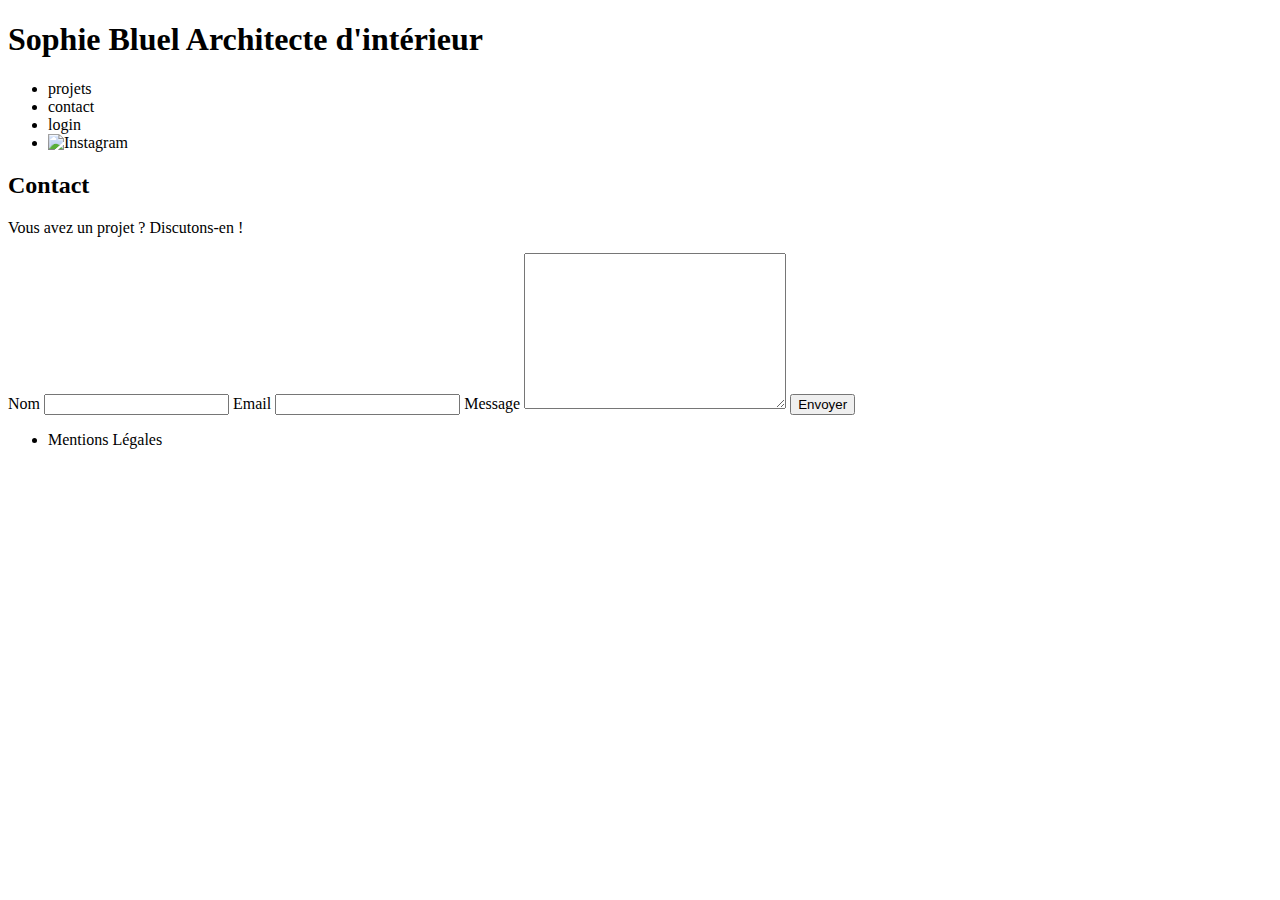
==== FrontEnd/connexion.html @ b002dd8b "Ajout des fichiers html, css et js de la page de connexion" ====
<!DOCTYPE html>
<html lang="fr">
<head>
	<meta charset="UTF-8">
	<title>Sophie Bluel - Architecte d'intérieur</title>
	<meta name="viewport" content="width=device-width, initial-scale=1.0">
	<link rel="preconnect" href="https://fonts.googleapis.com">
	<link rel="preconnect" href="https://fonts.gstatic.com" crossorigin>
	<link href="https://fonts.googleapis.com/css2?family=Syne:wght@700;800&family=Work+Sans&display=swap" rel="stylesheet">
	<meta name="description" content="">
	<link rel="stylesheet" href="./assets/connexion.css">
	
</head>
<body>
<header>
	<h1>Sophie Bluel <span>Architecte d'intérieur</span></h1>
	<nav>
		<ul>
			<li>projets</li>
			<li>contact</li>
			<li>login</li>
			<li><img src="./assets/icons/instagram.png" alt="Instagram"></li>
		</ul>
	</nav>
</header>
<main>
	<section id="contact">
		<h2>Contact</h2>
		<p>Vous avez un projet ? Discutons-en !</p>
		<form action="#" method="post">
			<label for="name">Nom</label>
			<input type="text" name="name" id="name" autocomplete="given-name">
			<label for="email">Email</label>
			<input type="email" name="email" id="email"  autocomplete="email">
			<label for="message">Message</label>
			<textarea name="message" id="message" cols="30" rows="10"></textarea>
			<input type="submit" value="Envoyer">
		</form>
	</section>
</main>

<footer>
	<nav>
		<ul>
			<li>Mentions Légales</li>
		</ul>
	</nav>
</footer>
</body>
<script src="./JavaScript/connexion.js"></script>
</html>
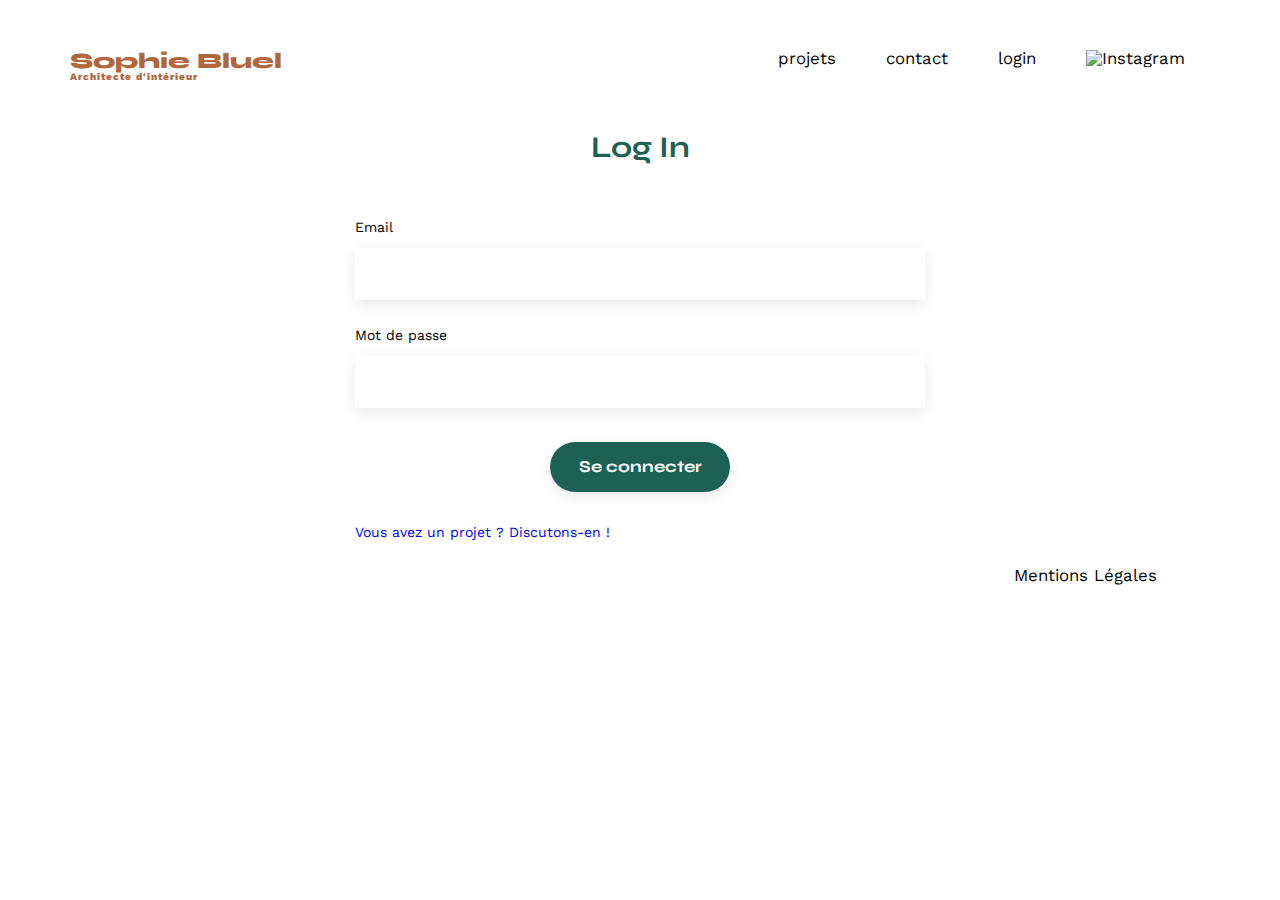
==== commit abffdf12: "Création et structuration de la page de connexion + modifications" ====
--- a/FrontEnd/connexion.html
+++ b/FrontEnd/connexion.html
@@ -24,17 +24,16 @@
 	</nav>
 </header>
 <main>
-	<section id="contact">
-		<h2>Contact</h2>
-		<p>Vous avez un projet ? Discutons-en !</p>
+	<section id="login">
+		<h2>Log In</h2>
+		
 		<form action="#" method="post">
-			<label for="name">Nom</label>
-			<input type="text" name="name" id="name" autocomplete="given-name">
 			<label for="email">Email</label>
 			<input type="email" name="email" id="email"  autocomplete="email">
-			<label for="message">Message</label>
-			<textarea name="message" id="message" cols="30" rows="10"></textarea>
-			<input type="submit" value="Envoyer">
+			<label for="password">Mot de passe</label>
+			<input type="password" name="password" id="password">
+            <input type="submit" value="Se connecter">
+            <a href="#">Vous avez un projet ? Discutons-en !</a>
 		</form>
 	</section>
 </main>
--- a/FrontEnd/assets/connexion.css
+++ b/FrontEnd/assets/connexion.css
@@ -0,0 +1,253 @@
+/* http://meyerweb.com/eric/tools/css/reset/
+   v2.0 | 20110126
+   License: none (public domain)
+*/
+
+html,
+body,
+div,
+span,
+applet,
+object,
+iframe,
+h1,
+h2,
+h3,
+h4,
+h5,
+h6,
+p,
+blockquote,
+pre,
+a,
+abbr,
+acronym,
+address,
+big,
+cite,
+code,
+del,
+dfn,
+em,
+img,
+ins,
+kbd,
+q,
+s,
+samp,
+small,
+strike,
+strong,
+sub,
+sup,
+tt,
+var,
+b,
+u,
+i,
+center,
+dl,
+dt,
+dd,
+ol,
+ul,
+li,
+fieldset,
+form,
+label,
+legend,
+table,
+caption,
+tbody,
+tfoot,
+thead,
+tr,
+th,
+td,
+article,
+aside,
+canvas,
+details,
+embed,
+figure,
+figcaption,
+footer,
+header,
+hgroup,
+menu,
+nav,
+output,
+ruby,
+section,
+summary,
+time,
+mark,
+audio,
+video {
+  margin: 0;
+  padding: 0;
+  border: 0;
+  font-size: 100%;
+  font: inherit;
+  vertical-align: baseline;
+}
+/* HTML5 display-role reset for older browsers */
+article,
+aside,
+details,
+figcaption,
+figure,
+footer,
+header,
+hgroup,
+menu,
+nav,
+section {
+  display: block;
+  text-align: start;
+}
+body {
+  line-height: 1;
+}
+ol,
+ul {
+  list-style: none;
+}
+
+a{
+    text-decoration: none ;
+}  
+
+blockquote,
+q {
+  quotes: none;
+}
+blockquote:before,
+blockquote:after,
+q:before,
+q:after {
+  content: "";
+  content: none;
+}
+table {
+  border-collapse: collapse;
+  border-spacing: 0;
+}
+/** end reset css**/
+body {
+  max-width: 1140px;
+  margin: auto;
+  font-family: "Work Sans";
+  font-size: 14px;
+}
+header {
+  display: flex;
+  justify-content: space-between;
+  margin: 50px 0;
+}
+
+header nav ul li img {
+  width: 20px;
+}
+
+section {
+  margin: 100px 0 150px 0;
+  text-align: center;
+}
+
+h1 {
+  display: flex;
+  flex-direction: column;
+  font-family: "Syne";
+  font-size: 22px;
+  font-weight: 800;
+  color: #b1663c;
+}
+
+h1 > span {
+  font-family: "Work Sans";
+  font-size: 10px;
+  letter-spacing: 0.1em;
+}
+
+h2 {
+  font-family: "Syne";
+  font-weight: 700;
+  font-size: 30px;
+  color: #1d6154;
+}
+nav ul {
+  display: flex;
+  align-items: center;
+  list-style-type: none;
+}
+nav li {
+  padding: 0 25px;
+  font-size: 1.2em;
+}
+
+li:hover {
+  color: #b1663c;
+}
+
+button {
+  font-family: "Syne";
+  color: #1d6154;
+  border: 1px solid #1d6154;
+  background-color: white;
+  margin: 2em auto;
+  text-align: center;
+  border-radius: 60px;
+  padding: 5px 20px 5px 20px;
+  margin-right: 10px;
+  font-size: large;
+}
+
+
+#login {
+  width: 50%;
+  margin: auto;
+}
+#login > * {
+  text-align: center;
+}
+#login h2 {
+  margin-bottom: 20px;
+}
+#login form {
+  text-align: left;
+  margin-top: 30px;
+  display: flex;
+  flex-direction: column;
+}
+
+#login input {
+  height: 50px;
+  font-size: 1.2em;
+  border: none;
+  box-shadow: 0px 4px 14px rgba(0, 0, 0, 0.09);
+}
+#login label {
+  margin: 2em 0 1em 0;
+}
+#login textarea {
+  border: none;
+  box-shadow: 0px 4px 14px rgba(0, 0, 0, 0.09);
+}
+
+input[type="submit"] {
+  font-family: "Syne";
+  font-weight: 700;
+  color: white;
+  background-color: #1d6154;
+  margin: 2em auto;
+  width: 180px;
+  text-align: center;
+  border-radius: 60px;
+}
+
+footer nav ul {
+  display: flex;
+  justify-content: flex-end;
+  margin: 2em;
+}
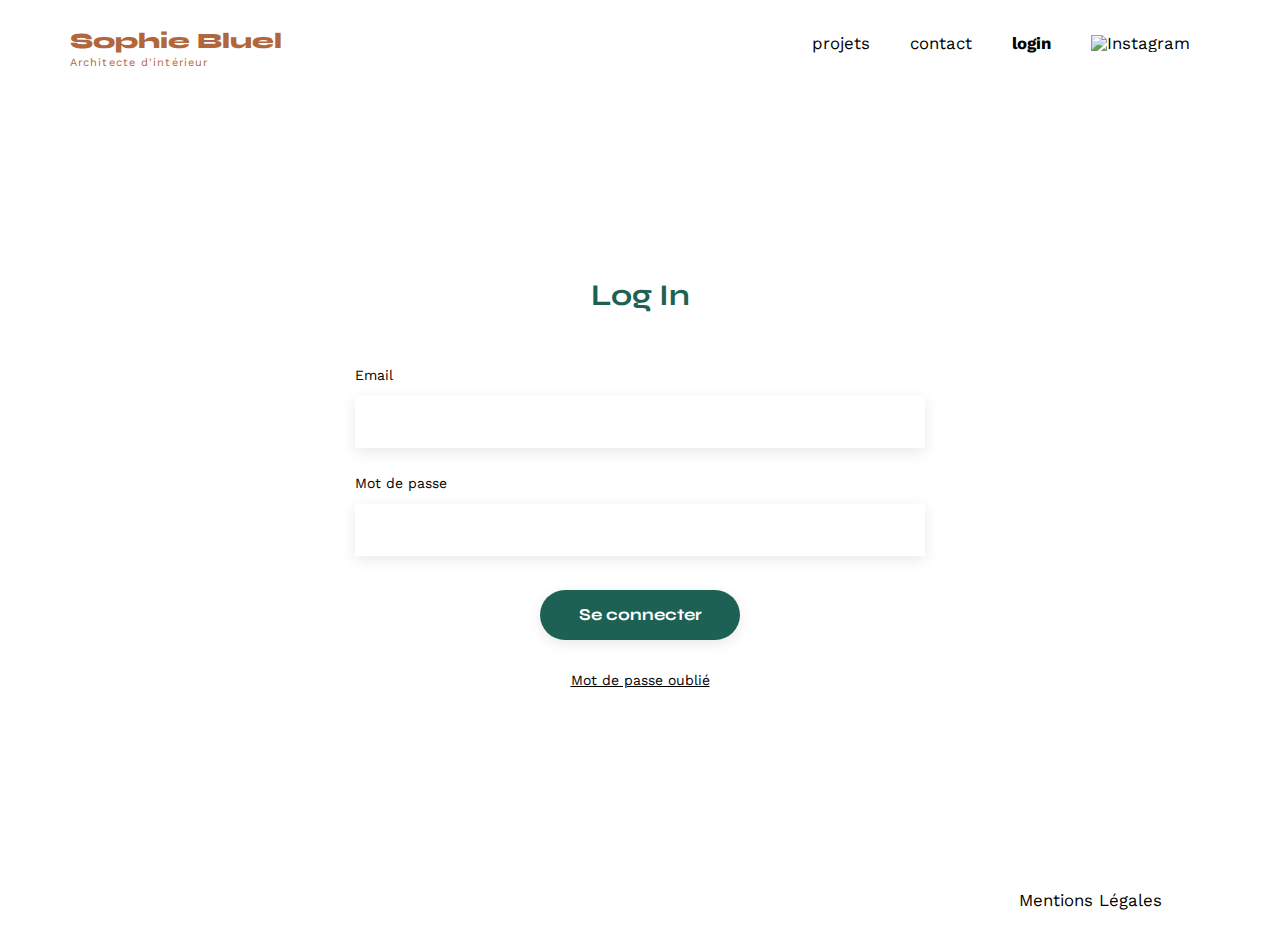
==== commit 85d730ad: "Mise en forme css" ====
--- a/FrontEnd/connexion.html
+++ b/FrontEnd/connexion.html
@@ -16,9 +16,9 @@
 	<h1>Sophie Bluel <span>Architecte d'intérieur</span></h1>
 	<nav>
 		<ul>
-			<li>projets</li>
-			<li>contact</li>
-			<li>login</li>
+			<li><a href="#">projets</a></li>
+			<li><a href="#">contact</a></li>
+			<li "><a class="liLogin" href="#">login</a></li>
 			<li><img src="./assets/icons/instagram.png" alt="Instagram"></li>
 		</ul>
 	</nav>
@@ -33,7 +33,7 @@
 			<label for="password">Mot de passe</label>
 			<input type="password" name="password" id="password">
             <input type="submit" value="Se connecter">
-            <a href="#">Vous avez un projet ? Discutons-en !</a>
+            <a href="#">Mot de passe oublié</a>
 		</form>
 	</section>
 </main>
--- a/FrontEnd/assets/connexion.css
+++ b/FrontEnd/assets/connexion.css
@@ -114,9 +114,10 @@
   list-style: none;
 }
 
-a{
-    text-decoration: none ;
-}  
+a {
+  text-decoration: none;
+  color: black;
+}
 
 blockquote,
 q {
@@ -143,11 +144,16 @@
 header {
   display: flex;
   justify-content: space-between;
-  margin: 50px 0;
+  margin: 30px 0 100px;
+  height: 50px;
 }
 
 header nav ul li img {
   width: 20px;
+}
+
+header nav ul li a:hover {
+  color: #b1663c;
 }
 
 section {
@@ -166,7 +172,9 @@
 
 h1 > span {
   font-family: "Work Sans";
-  font-size: 10px;
+  font-size: 11px;
+  font-weight: 400;
+  padding-top: 5px;
   letter-spacing: 0.1em;
 }
 
@@ -182,12 +190,13 @@
   list-style-type: none;
 }
 nav li {
-  padding: 0 25px;
+  padding: 0px 20px;
   font-size: 1.2em;
-}
-
-li:hover {
-  color: #b1663c;
+  margin-top: 5px;
+}
+
+.liLogin{
+    font-weight: bold;
 }
 
 button {
@@ -203,10 +212,9 @@
   font-size: large;
 }
 
-
 #login {
   width: 50%;
-  margin: auto;
+  margin: 200px auto;
 }
 #login > * {
   text-align: center;
@@ -235,13 +243,18 @@
   box-shadow: 0px 4px 14px rgba(0, 0, 0, 0.09);
 }
 
+#login a{
+    text-align: center;
+    text-decoration: underline;
+}
+
 input[type="submit"] {
   font-family: "Syne";
   font-weight: 700;
   color: white;
   background-color: #1d6154;
   margin: 2em auto;
-  width: 180px;
+  width: 200px;
   text-align: center;
   border-radius: 60px;
 }
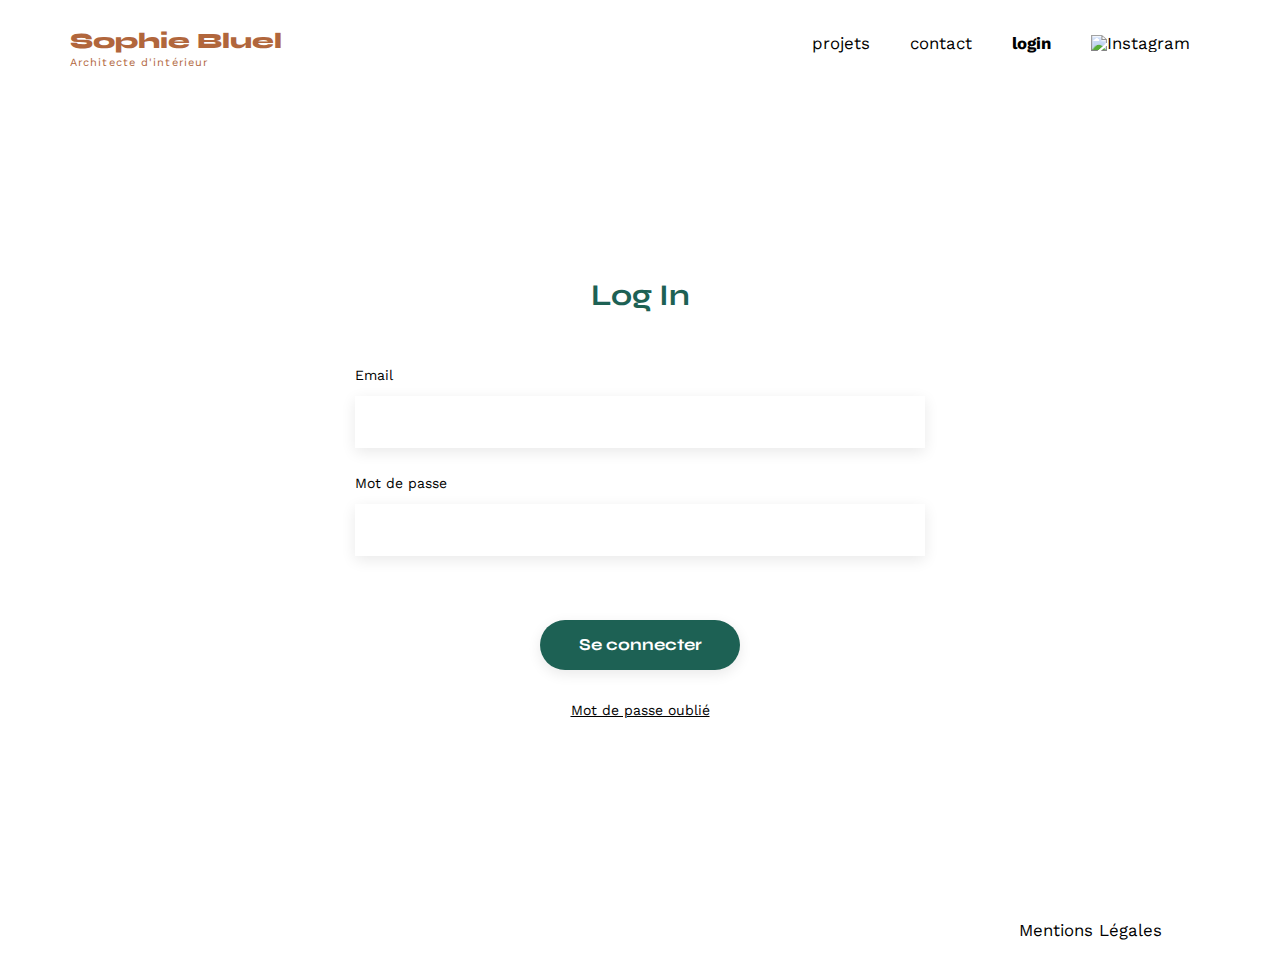
==== commit 227ed1fe: "Mise en marche de la page de connexion" ====
--- a/FrontEnd/connexion.html
+++ b/FrontEnd/connexion.html
@@ -27,11 +27,13 @@
 	<section id="login">
 		<h2>Log In</h2>
 		
-		<form action="#" method="post">
+		<form action="#" method="post" id="form">
 			<label for="email">Email</label>
 			<input type="email" name="email" id="email"  autocomplete="email">
+            
 			<label for="password">Mot de passe</label>
-			<input type="password" name="password" id="password">
+			<input type="password" name="password" id="password" autocomplete="password">
+            <div class="error"></div>
             <input type="submit" value="Se connecter">
             <a href="#">Mot de passe oublié</a>
 		</form>
--- a/FrontEnd/assets/connexion.css
+++ b/FrontEnd/assets/connexion.css
@@ -235,6 +235,15 @@
   border: none;
   box-shadow: 0px 4px 14px rgba(0, 0, 0, 0.09);
 }
+
+.inputError{
+  border: 1px solid red !important;
+}
+
+.inputSucces{
+  border: 1px solid green !important;
+}
+
 #login label {
   margin: 2em 0 1em 0;
 }
@@ -246,6 +255,12 @@
 #login a{
     text-align: center;
     text-decoration: underline;
+}
+
+.error{
+  margin-top: 30px;
+  color: red;
+  text-align: center;
 }
 
 input[type="submit"] {
@@ -255,12 +270,13 @@
   background-color: #1d6154;
   margin: 2em auto;
   width: 200px;
-  text-align: center;
+ 
   border-radius: 60px;
+  cursor: pointer;
 }
 
 footer nav ul {
   display: flex;
   justify-content: flex-end;
   margin: 2em;
-}
+}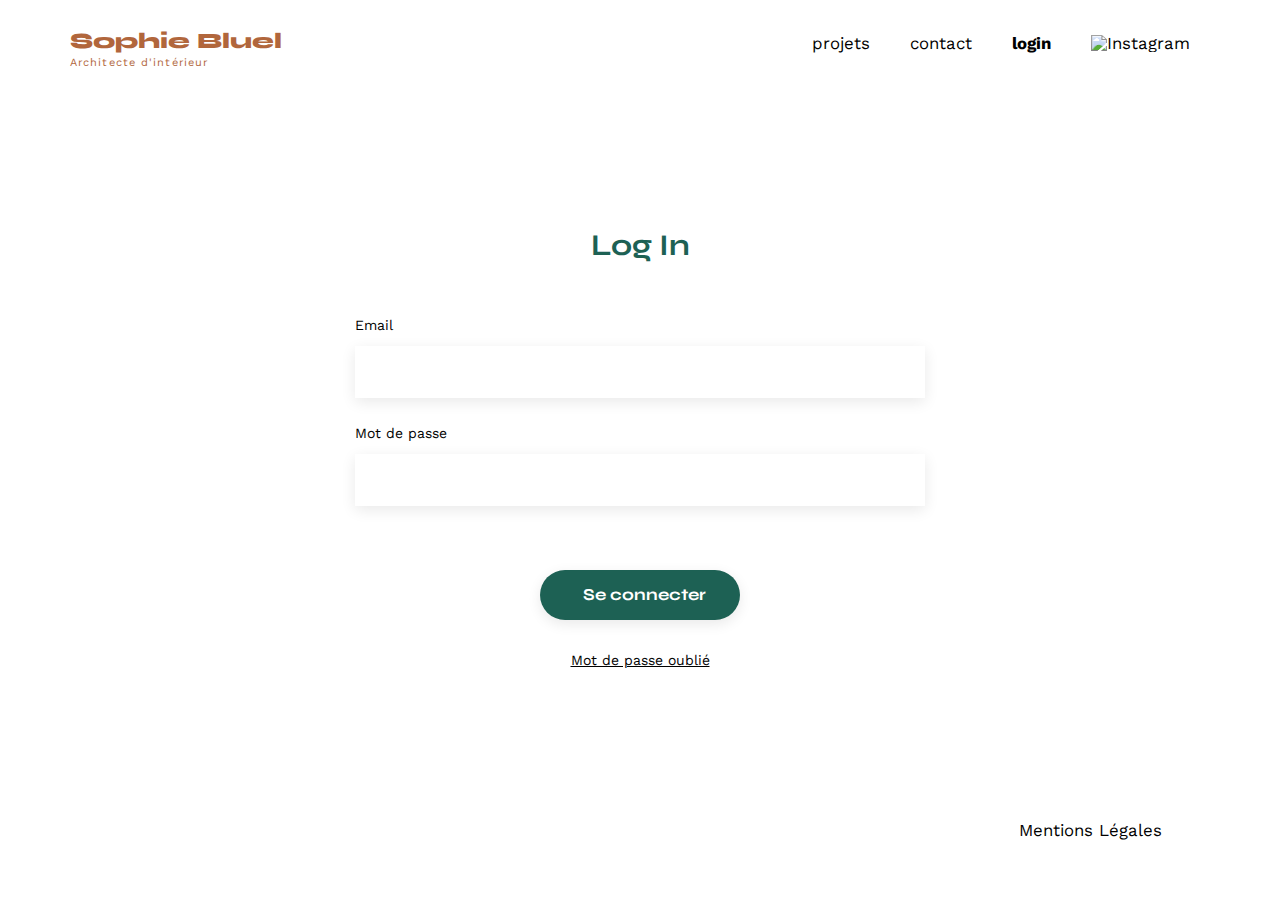
==== commit 243ffc65: "Fin de la mise en forme de la deuxième partie de la modale + fix Js" ====
--- a/FrontEnd/connexion.html
+++ b/FrontEnd/connexion.html
@@ -16,9 +16,9 @@
 	<h1>Sophie Bluel <span>Architecte d'intérieur</span></h1>
 	<nav>
 		<ul>
-			<li><a href="#">projets</a></li>
-			<li><a href="#">contact</a></li>
-			<li "><a class="liLogin" href="#">login</a></li>
+			<li><a href="./index.html#portfolio">projets</a></li>
+			<li><a href="./index.html#contact">contact</a></li>
+			<li><a class="liLogin" href="#">login</a></li>
 			<li><img src="./assets/icons/instagram.png" alt="Instagram"></li>
 		</ul>
 	</nav>
--- a/FrontEnd/assets/connexion.css
+++ b/FrontEnd/assets/connexion.css
@@ -214,7 +214,7 @@
 
 #login {
   width: 50%;
-  margin: 200px auto;
+  margin: 150px auto;
 }
 #login > * {
   text-align: center;
@@ -232,6 +232,7 @@
 #login input {
   height: 50px;
   font-size: 1.2em;
+  padding-left: 15px;
   border: none;
   box-shadow: 0px 4px 14px rgba(0, 0, 0, 0.09);
 }
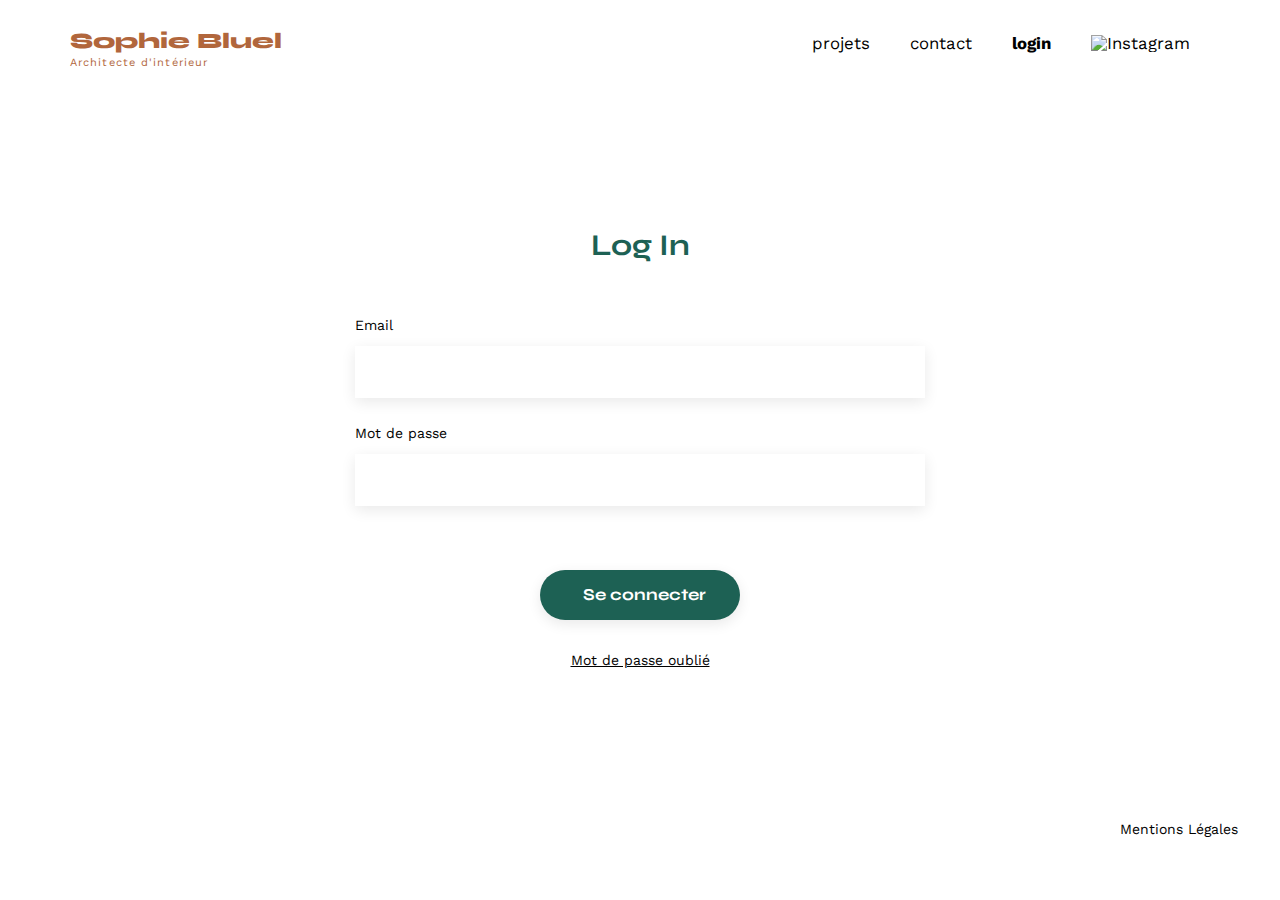
==== commit 3600c532: "Fix error validator + fix mise en en forme css" ====
--- a/FrontEnd/connexion.html
+++ b/FrontEnd/connexion.html
@@ -32,7 +32,7 @@
 			<input type="email" name="email" id="email"  autocomplete="email">
             
 			<label for="password">Mot de passe</label>
-			<input type="password" name="password" id="password" autocomplete="password">
+			<input type="password" name="password" id="password" autocomplete="current-password">
             <div class="error"></div>
             <input type="submit" value="Se connecter">
             <a href="#">Mot de passe oublié</a>
@@ -47,6 +47,6 @@
 		</ul>
 	</nav>
 </footer>
+<script src="./JavaScript/connexion.js"></script>
 </body>
-<script src="./JavaScript/connexion.js"></script>
 </html>
--- a/FrontEnd/assets/connexion.css
+++ b/FrontEnd/assets/connexion.css
@@ -195,6 +195,15 @@
   margin-top: 5px;
 }
 
+footer nav ul{
+  width: 100%;
+}
+
+footer nav li{
+  padding: 0;
+  font-size: 1em;
+}
+
 .liLogin{
     font-weight: bold;
 }
